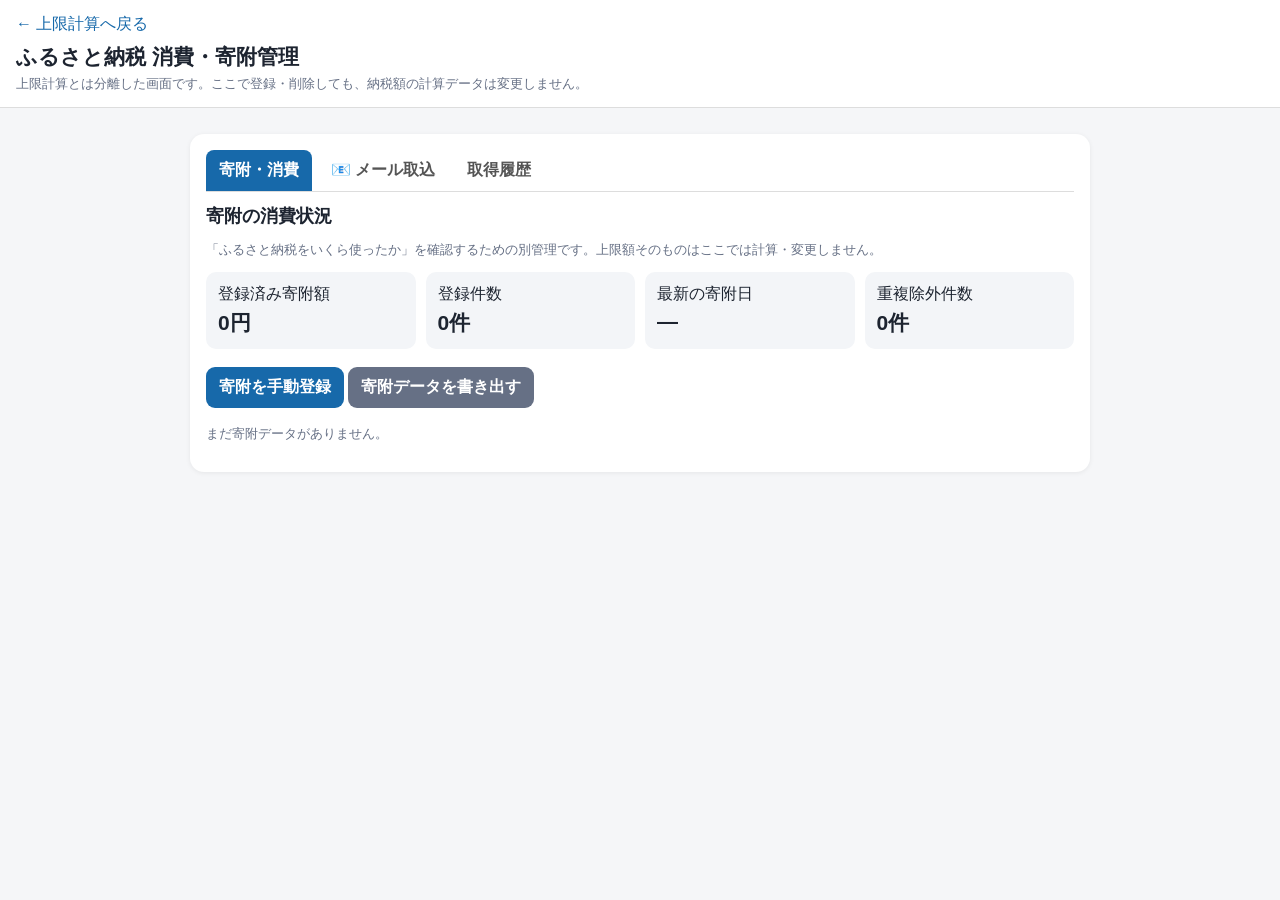
==== consumption.html @ bb71c7b3 "Add files via upload" ====
<!doctype html>
<html lang="ja">
<head>
<meta charset="utf-8"><meta name="viewport" content="width=device-width,initial-scale=1,viewport-fit=cover">
<title>ふるさと納税 消費・寄附管理</title>
<style>
:root{color-scheme:light dark}body{font-family:-apple-system,BlinkMacSystemFont,"Hiragino Sans","Yu Gothic",sans-serif;margin:0;background:#f5f6f8;color:#1d2430}header{background:#fff;padding:14px 16px;border-bottom:1px solid #ddd;position:sticky;top:0;z-index:5}main{max-width:900px;margin:auto;padding:14px}.back{display:inline-block;margin-bottom:8px;color:#1769aa;text-decoration:none}.card{background:#fff;border-radius:14px;padding:16px;margin:12px 0;box-shadow:0 1px 5px #0001}h1{font-size:21px;margin:0 0 4px}h2{font-size:18px;margin:0 0 10px}.note,.small{font-size:13px;color:#667085}.grid{display:grid;grid-template-columns:repeat(auto-fit,minmax(180px,1fr));gap:10px}.metric{padding:12px;background:#f3f5f8;border-radius:10px}.metric b{display:block;font-size:21px;margin-top:4px}label{display:block;margin:9px 0;font-size:14px}input,button,textarea{font:inherit}input[type=date],input[type=url],input[type=text],input[type=number],textarea{box-sizing:border-box;width:100%;padding:10px;border:1px solid #ccd2da;border-radius:8px;background:#fff;color:inherit}button{border:0;border-radius:9px;padding:10px 13px;background:#1769aa;color:#fff;font-weight:600;margin:4px 4px 4px 0}.secondary{background:#667085}.danger{background:#b42318}.tabs{display:flex;gap:6px;border-bottom:1px solid #ddd;margin-bottom:12px}.tabs button{background:transparent;color:#555;border-radius:8px 8px 0 0;margin:0}.tabs button.active{background:#1769aa;color:#fff}.row{display:grid;grid-template-columns:1fr 1fr;gap:10px}.status{padding:10px;border-radius:8px;background:#eef5ff;margin:10px 0}.history{border-top:1px solid #eee}.history>div{padding:10px 0;border-bottom:1px solid #eee}.mail{border:1px solid #ddd;border-radius:10px;padding:12px;margin:8px 0}.amount{font-size:18px;font-weight:700}.warn{background:#fff4e5;padding:10px;border-radius:8px}.ok{background:#ecfdf3;padding:10px;border-radius:8px}@media(max-width:600px){.row{grid-template-columns:1fr}}
</style>
</head>
<body>
<header><a class="back" href="index.html">← 上限計算へ戻る</a><h1>ふるさと納税 消費・寄附管理</h1><div class="note">上限計算とは分離した画面です。ここで登録・削除しても、納税額の計算データは変更しません。</div></header>
<main>
<section class="card"><div class="tabs"><button class="tab active" data-tab="summary">寄附・消費</button><button class="tab" data-tab="mail" id="mailTab">📧 メール取込</button><button class="tab" data-tab="history">取得履歴</button></div>
<div id="tab-summary">
<h2>寄附の消費状況</h2><p class="note">「ふるさと納税をいくら使ったか」を確認するための別管理です。上限額そのものはここでは計算・変更しません。</p>
<div class="grid"><div class="metric"><span>登録済み寄附額</span><b id="totalAmount">0円</b></div><div class="metric"><span>登録件数</span><b id="totalCount">0件</b></div><div class="metric"><span>最新の寄附日</span><b id="latestDate">—</b></div><div class="metric"><span>重複除外件数</span><b id="duplicateCount">0件</b></div></div>
<div style="margin-top:14px"><button id="addDonation">寄附を手動登録</button><button id="exportDonations" class="secondary">寄附データを書き出す</button></div>
<div id="donationForm" hidden class="card" style="background:#f8fafc"><div class="row"><label>寄附日<input id="donationDate" type="date"></label><label>寄附額<input id="donationAmount" type="number" min="0" step="1" placeholder="10000"></label></div><label>自治体・サービス名<input id="donationPlace" type="text"></label><label>メモ<input id="donationNote" type="text"></label><button id="saveDonation">登録</button><button id="cancelDonation" class="secondary">キャンセル</button></div>
<div id="donationList"></div>
</div>
<div id="tab-mail" hidden>
<h2>メール取込</h2>
<div class="warn"><strong>Yahoo!メールについて</strong><br>Yahoo!メールは現在、外部メールソフトからのIMAP/POP利用が可能ですが、認証にはパスワードが使われます。GitHub Pages上の画面からYahoo!のIMAPへ直接接続してパスワードを扱う方式にはしません。安全な中継サーバーを使う構成にします。</div>
<h3>読み取り期間</h3><div class="row"><label>開始日<input id="fromDate" type="date"></label><label>終了日<input id="toDate" type="date"></label></div>
<p class="note">成功済みの期間は履歴で記録します。次回は同じ期間を再取得しない設計です。履歴をリセットすると、再び取得対象になります。</p>
<h3>Yahoo!メール連携</h3><label>メール取得中継URL（設定した場合）<input id="relayUrl" type="url" placeholder="https://…"></label><button id="saveRelay" class="secondary">中継URLを保存</button><button id="scanYahoo">Yahoo!メールを読み取る</button>
<p class="small">中継側からは、指定期間のメールを <code>{"emails":[...]}</code> 形式で返す想定です。パスワードはこのGitHub Pagesへ保存しません。</p>
<h3>ローカルテスト</h3><p class="note">Yahoo連携を設定する前でも、メールJSONを読み込んで同じ重複判定・寄附額抽出を確認できます。</p><input id="mailJson" type="file" accept="application/json,.json"><button id="importMailJson">メールJSONを取り込む</button>
<div id="mailStatus" class="status">未実行</div><div id="mailPreview"></div>
</div>
<div id="tab-history" hidden>
<h2>読み取り成功履歴</h2><p class="note">ここに「何月何日〜何月何日を読み取り、成功したか」を残します。履歴がある期間は再取得対象から除外します。</p><div id="historyList" class="history"></div><button id="resetHistory" class="danger">履歴をリセット</button><p class="small">リセットすると、過去に成功した期間も再度読み取り対象になります。寄附データそのものは削除しません。</p>
</div></section>
</main>
<script>
const KEY='furusatoConsumptionV1';
let db=load();
function load(){try{return Object.assign({donations:[],history:[],duplicates:0,relayUrl:''},JSON.parse(localStorage.getItem(KEY)||'{}'))}catch{return {donations:[],history:[],duplicates:0,relayUrl:''}}}
function save(){localStorage.setItem(KEY,JSON.stringify(db));render()}
function esc(s){return String(s??'').replace(/[&<>"']/g,c=>({'&':'&amp;','<':'&lt;','>':'&gt;','"':'&quot;',"'":'&#39;'}[c]))}
function yen(n){return Math.round(Number(n)||0).toLocaleString('ja-JP')+'円'}
function idFor(e){return e.id||[e.date||e.receivedAt||'',e.from||e.sender||'',e.subject||'',e.amount||'',e.orderId||''].join('|').toLowerCase()}
function parseAmount(e){if(Number(e.amount)>0)return Number(e.amount);const t=[e.subject,e.body,e.text].filter(Boolean).join('\n');const hits=[...t.matchAll(/(?:寄附金額|寄附額|支払金額|決済金額|お支払金額|合計|金額)\s*[:：]?\s*[¥￥]?\s*([0-9][0-9,]*)\s*円?/gi)];if(hits.length)return Number(hits[0][1].replace(/,/g,''));const generic=[...t.matchAll(/[¥￥]\s*([0-9][0-9,]*)|([0-9][0-9,]*)\s*円/g)];return generic.length?Number((generic[0][1]||generic[0][2]).replace(/,/g,'')):0}
function parseEmail(e){const date=String(e.date||e.receivedAt||'').slice(0,10);const amount=parseAmount(e);return {id:idFor(e),date,amount,place:e.place||e.municipality||e.service||e.from||e.sender||'',subject:e.subject||'',from:e.from||e.sender||'',note:e.note||'',source:'mail',raw:e.raw||undefined}}
function covered(date){return db.history.some(h=>date>=h.from&&date<=h.to&&h.success)}
function rangeUncovered(from,to){const out=[];let d=new Date(from+'T00:00:00');const end=new Date(to+'T00:00:00');while(d<=end){const s=d.toISOString().slice(0,10);if(!covered(s))out.push(s);d.setDate(d.getDate()+1)}return out}
function splitRanges(days){const out=[];for(const day of days){const p=out[out.length-1];if(p){const next=new Date(p.to+'T00:00:00');next.setDate(next.getDate()+1);if(next.toISOString().slice(0,10)===day){p.to=day;continue}}out.push({from:day,to:day})}return out}
function addEmails(emails,from,to){let added=0,dup=0,review=0;const existing=new Set(db.donations.map(x=>x.id));for(const raw of emails){const d=parseEmail(raw);if(!d.date||d.date<from||d.date>to)continue;if(existing.has(d.id)){dup++;continue}if(d.amount<=0){review++;continue}db.donations.push(d);existing.add(d.id);added++}db.duplicates+=dup;return {added,dup,review}}
function markHistory(from,to,info){db.history.push({from,to,success:true,at:new Date().toISOString(),emails:info.emails||0,added:info.added||0,duplicates:info.dup||0});mergeHistory()}
function mergeHistory(){db.history.sort((a,b)=>a.from.localeCompare(b.from));const out=[];for(const h of db.history){const p=out[out.length-1];if(p&&p.to>=''+new Date(new Date(h.from+'T00:00:00').getTime()-86400000).toISOString().slice(0,10)&&p.success&&h.success){if(h.to>p.to)p.to=h.to;p.emails=(p.emails||0)+(h.emails||0);p.added=(p.added||0)+(h.added||0);p.duplicates=(p.duplicates||0)+(h.duplicates||0);p.at=Math.max(Date.parse(p.at||0),Date.parse(h.at||0))?new Date(Math.max(Date.parse(p.at||0),Date.parse(h.at||0))).toISOString():p.at}else out.push(h)}db.history=out}
function render(){const total=db.donations.reduce((s,x)=>s+(Number(x.amount)||0),0);document.getElementById('totalAmount').textContent=yen(total);document.getElementById('totalCount').textContent=db.donations.length+'件';const dates=db.donations.map(x=>x.date).filter(Boolean).sort();document.getElementById('latestDate').textContent=dates.length?dates[dates.length-1]:'—';document.getElementById('duplicateCount').textContent=(db.duplicates||0)+'件';document.getElementById('relayUrl').value=db.relayUrl||'';document.getElementById('donationList').innerHTML=db.donations.length?db.donations.slice().sort((a,b)=>String(b.date).localeCompare(String(a.date))).map((x,i)=>`<div class="mail"><div><strong>${esc(x.date)}</strong>　${esc(x.place||'取込メール')}</div><div class="amount">${yen(x.amount)}</div><div class="small">${esc(x.subject||'')} ${x.from?'／'+esc(x.from):''}</div><button data-del="${i}" class="danger">削除</button></div>`).join(''):'<p class="note">まだ寄附データがありません。</p>';document.getElementById('historyList').innerHTML=db.history.length?db.history.slice().reverse().map(h=>`<div><strong>${esc(h.from)} ～ ${esc(h.to)}</strong><br><span class="small">成功日時：${esc(new Date(h.at).toLocaleString('ja-JP'))} ／ メール${h.emails||0}件 ／ 新規${h.added||0}件 ／重複${h.duplicates||0}件</span></div>`).join(''):'<p class="note">まだ成功履歴はありません。</p>'}
function activateTab(name){document.querySelectorAll('.tab').forEach(x=>x.classList.toggle('active',x.dataset.tab===name));['summary','mail','history'].forEach(x=>document.getElementById('tab-'+x).hidden=x!==name);if(name==='mail')document.getElementById('mailTab').scrollIntoView({block:'nearest'});}
document.querySelectorAll('.tab').forEach(b=>b.onclick=()=>activateTab(b.dataset.tab));
if(location.hash==='#mail') activateTab('mail');
document.getElementById('addDonation').onclick=()=>{document.getElementById('donationForm').hidden=false;document.getElementById('donationDate').value=new Date().toISOString().slice(0,10)};
document.getElementById('cancelDonation').onclick=()=>document.getElementById('donationForm').hidden=true;
document.getElementById('saveDonation').onclick=()=>{const date=document.getElementById('donationDate').value,amount=Number(document.getElementById('donationAmount').value),place=document.getElementById('donationPlace').value.trim(),note=document.getElementById('donationNote').value.trim();if(!date||amount<=0){alert('寄附日と寄附額を入力してください。');return}const id='manual|'+date+'|'+amount+'|'+place+'|'+note;if(db.donations.some(x=>x.id===id)){db.duplicates++;}else db.donations.push({id,date,amount,place,note,source:'manual'});document.getElementById('donationForm').hidden=true;save()};
document.getElementById('donationList').onclick=e=>{const b=e.target.closest('[data-del]');if(!b)return;const sorted=db.donations.slice().sort((a,b)=>String(b.date).localeCompare(String(a.date)));const x=sorted[Number(b.dataset.del)];if(confirm('この寄附を削除しますか？')){db.donations=db.donations.filter(d=>d.id!==x.id);save()}};
document.getElementById('exportDonations').onclick=()=>{const blob=new Blob([JSON.stringify({version:1,donations:db.donations},null,2)],{type:'application/json'});const a=document.createElement('a');a.href=URL.createObjectURL(blob);a.download='furusato_donations.json';a.click();setTimeout(()=>URL.revokeObjectURL(a.href),1000)};
document.getElementById('saveRelay').onclick=()=>{db.relayUrl=document.getElementById('relayUrl').value.trim();save();alert('中継URLを端末内に保存しました。')};
document.getElementById('importMailJson').onclick=async()=>{const f=document.getElementById('mailJson').files[0];if(!f)return alert('メールJSONを選択してください。');const from=document.getElementById('fromDate').value,to=document.getElementById('toDate').value;if(!from||!to||from>to)return alert('読み取り期間を指定してください。');const uncovered=rangeUncovered(from,to);if(!uncovered.length)return setMailStatus('指定期間はすでに成功済み履歴で覆われています。再取得するには履歴をリセットしてください。','ok');try{const j=JSON.parse(await f.text()),emails=Array.isArray(j)?j:(j.emails||[]);let added=0,dup=0,review=0;for(const rge of splitRanges(uncovered)){const r=addEmails(emails,rge.from,rge.to);added+=r.added;dup+=r.dup;review+=r.review;markHistory(rge.from,rge.to,{emails:emails.filter(x=>{const d=String(x.date||x.receivedAt||'').slice(0,10);return d>=rge.from&&d<=rge.to}).length,...r})}save();setMailStatus(`読み取り成功：未取得期間のみ ${uncovered[0]}～${uncovered[uncovered.length-1]}／新規寄附${added}件／重複${dup}件／金額確認待ち${review}件`,'ok')}catch(e){setMailStatus('JSONの読み取りに失敗しました：'+e.message,'warn')}};
function setMailStatus(t,c){const e=document.getElementById('mailStatus');e.textContent=t;e.className='status '+(c||'')}
document.getElementById('scanYahoo').onclick=async()=>{const from=document.getElementById('fromDate').value,to=document.getElementById('toDate').value,url=(db.relayUrl||'').trim();if(!from||!to||from>to)return alert('読み取り期間を指定してください。');if(!url)return alert('Yahoo!メールを直接接続するのではなく、安全な中継サーバーURLを設定してください。');const uncovered=rangeUncovered(from,to);if(!uncovered.length)return setMailStatus('指定期間はすべて読み取り済みです。履歴をリセットすると再取得できます。','ok');try{setMailStatus('Yahoo!メールを取得しています…');let added=0,dup=0,review=0,totalEmails=0;for(const rge of splitRanges(uncovered)){const res=await fetch(url,{method:'POST',headers:{'Content-Type':'application/json'},body:JSON.stringify({from:rge.from,to:rge.to,excludeDates:[],mode:'furusato-donation'})});if(!res.ok)throw new Error('中継サーバーHTTP '+res.status);const j=await res.json(),emails=Array.isArray(j)?j:(j.emails||[]);const r=addEmails(emails,rge.from,rge.to);added+=r.added;dup+=r.dup;review+=r.review;totalEmails+=emails.length;markHistory(rge.from,rge.to,{emails:emails.length,...r})}save();setMailStatus(`読み取り成功：未取得期間のみ／メール${totalEmails}件／新規寄附${added}件／重複${dup}件／金額確認待ち${review}件`,'ok')}catch(e){setMailStatus('Yahoo!メール取得に失敗しました：'+e.message,'warn')}};
document.getElementById('resetHistory').onclick=()=>{if(!confirm('読み取り成功履歴だけをリセットします。寄附データは削除しません。よろしいですか？'))return;db.history=[];save();setMailStatus('読み取り履歴をリセットしました。','ok')};
const today=new Date(),first=new Date(today.getFullYear(),0,1);document.getElementById('fromDate').value=first.toISOString().slice(0,10);document.getElementById('toDate').value=today.toISOString().slice(0,10);render();
</script>
</body></html>
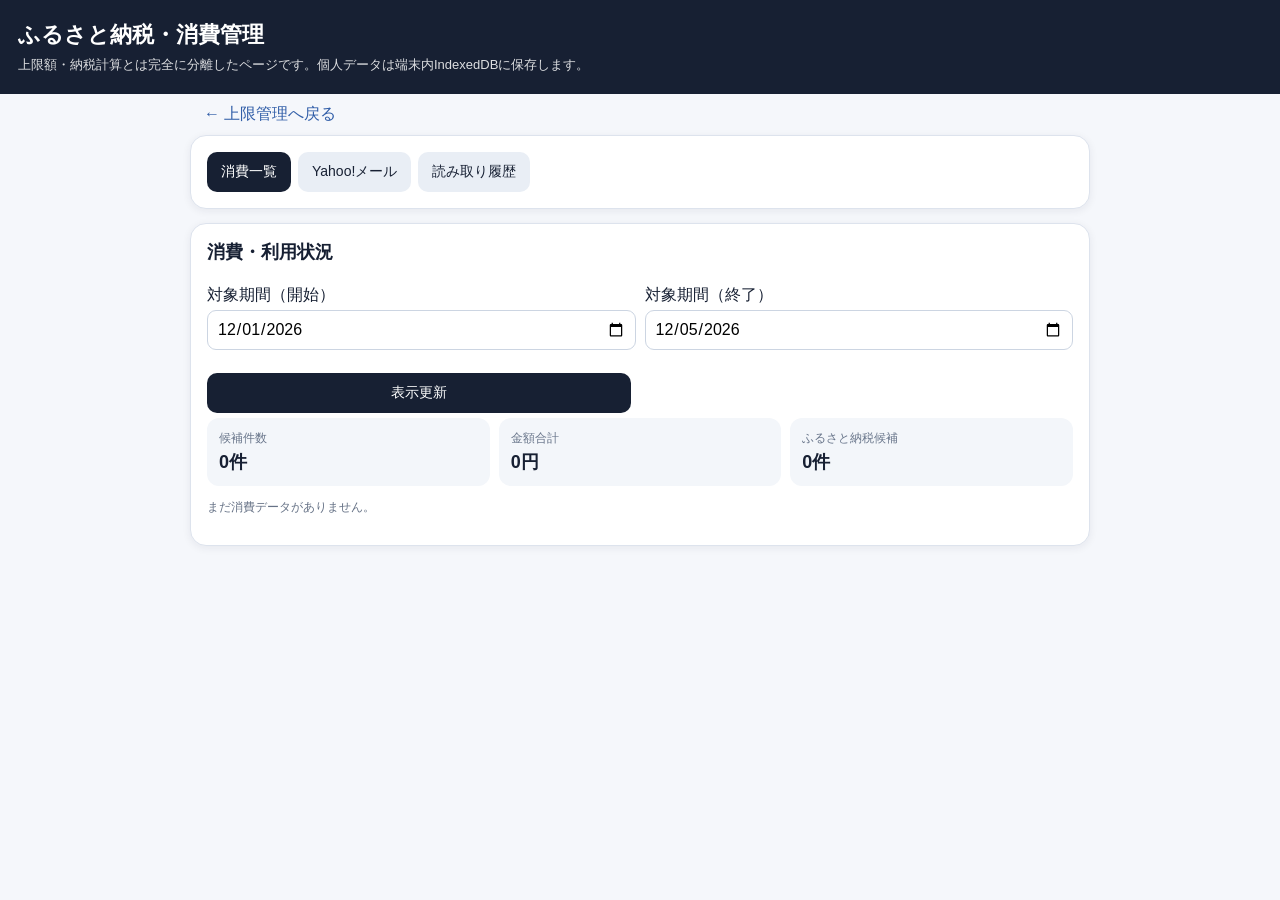
==== commit 793ec03e: "Add files via upload" ====
--- a/consumption.html
+++ b/consumption.html
@@ -1,67 +1,10 @@
-<!doctype html>
-<html lang="ja">
-<head>
-<meta charset="utf-8"><meta name="viewport" content="width=device-width,initial-scale=1,viewport-fit=cover">
-<title>ふるさと納税 消費・寄附管理</title>
-<style>
-:root{color-scheme:light dark}body{font-family:-apple-system,BlinkMacSystemFont,"Hiragino Sans","Yu Gothic",sans-serif;margin:0;background:#f5f6f8;color:#1d2430}header{background:#fff;padding:14px 16px;border-bottom:1px solid #ddd;position:sticky;top:0;z-index:5}main{max-width:900px;margin:auto;padding:14px}.back{display:inline-block;margin-bottom:8px;color:#1769aa;text-decoration:none}.card{background:#fff;border-radius:14px;padding:16px;margin:12px 0;box-shadow:0 1px 5px #0001}h1{font-size:21px;margin:0 0 4px}h2{font-size:18px;margin:0 0 10px}.note,.small{font-size:13px;color:#667085}.grid{display:grid;grid-template-columns:repeat(auto-fit,minmax(180px,1fr));gap:10px}.metric{padding:12px;background:#f3f5f8;border-radius:10px}.metric b{display:block;font-size:21px;margin-top:4px}label{display:block;margin:9px 0;font-size:14px}input,button,textarea{font:inherit}input[type=date],input[type=url],input[type=text],input[type=number],textarea{box-sizing:border-box;width:100%;padding:10px;border:1px solid #ccd2da;border-radius:8px;background:#fff;color:inherit}button{border:0;border-radius:9px;padding:10px 13px;background:#1769aa;color:#fff;font-weight:600;margin:4px 4px 4px 0}.secondary{background:#667085}.danger{background:#b42318}.tabs{display:flex;gap:6px;border-bottom:1px solid #ddd;margin-bottom:12px}.tabs button{background:transparent;color:#555;border-radius:8px 8px 0 0;margin:0}.tabs button.active{background:#1769aa;color:#fff}.row{display:grid;grid-template-columns:1fr 1fr;gap:10px}.status{padding:10px;border-radius:8px;background:#eef5ff;margin:10px 0}.history{border-top:1px solid #eee}.history>div{padding:10px 0;border-bottom:1px solid #eee}.mail{border:1px solid #ddd;border-radius:10px;padding:12px;margin:8px 0}.amount{font-size:18px;font-weight:700}.warn{background:#fff4e5;padding:10px;border-radius:8px}.ok{background:#ecfdf3;padding:10px;border-radius:8px}@media(max-width:600px){.row{grid-template-columns:1fr}}
-</style>
-</head>
-<body>
-<header><a class="back" href="index.html">← 上限計算へ戻る</a><h1>ふるさと納税 消費・寄附管理</h1><div class="note">上限計算とは分離した画面です。ここで登録・削除しても、納税額の計算データは変更しません。</div></header>
+<!doctype html><html lang="ja"><head><meta charset="utf-8"><meta name="viewport" content="width=device-width,initial-scale=1,viewport-fit=cover"><title>ふるさと納税 消費管理</title><link rel="stylesheet" href="consumption.css"></head><body>
+<header><h1>ふるさと納税・消費管理</h1><p>上限額・納税計算とは完全に分離したページです。個人データは端末内IndexedDBに保存します。</p></header>
+<nav class="topnav"><a href="./index.html">← 上限管理へ戻る</a></nav>
 <main>
-<section class="card"><div class="tabs"><button class="tab active" data-tab="summary">寄附・消費</button><button class="tab" data-tab="mail" id="mailTab">📧 メール取込</button><button class="tab" data-tab="history">取得履歴</button></div>
-<div id="tab-summary">
-<h2>寄附の消費状況</h2><p class="note">「ふるさと納税をいくら使ったか」を確認するための別管理です。上限額そのものはここでは計算・変更しません。</p>
-<div class="grid"><div class="metric"><span>登録済み寄附額</span><b id="totalAmount">0円</b></div><div class="metric"><span>登録件数</span><b id="totalCount">0件</b></div><div class="metric"><span>最新の寄附日</span><b id="latestDate">—</b></div><div class="metric"><span>重複除外件数</span><b id="duplicateCount">0件</b></div></div>
-<div style="margin-top:14px"><button id="addDonation">寄附を手動登録</button><button id="exportDonations" class="secondary">寄附データを書き出す</button></div>
-<div id="donationForm" hidden class="card" style="background:#f8fafc"><div class="row"><label>寄附日<input id="donationDate" type="date"></label><label>寄附額<input id="donationAmount" type="number" min="0" step="1" placeholder="10000"></label></div><label>自治体・サービス名<input id="donationPlace" type="text"></label><label>メモ<input id="donationNote" type="text"></label><button id="saveDonation">登録</button><button id="cancelDonation" class="secondary">キャンセル</button></div>
-<div id="donationList"></div>
-</div>
-<div id="tab-mail" hidden>
-<h2>メール取込</h2>
-<div class="warn"><strong>Yahoo!メールについて</strong><br>Yahoo!メールは現在、外部メールソフトからのIMAP/POP利用が可能ですが、認証にはパスワードが使われます。GitHub Pages上の画面からYahoo!のIMAPへ直接接続してパスワードを扱う方式にはしません。安全な中継サーバーを使う構成にします。</div>
-<h3>読み取り期間</h3><div class="row"><label>開始日<input id="fromDate" type="date"></label><label>終了日<input id="toDate" type="date"></label></div>
-<p class="note">成功済みの期間は履歴で記録します。次回は同じ期間を再取得しない設計です。履歴をリセットすると、再び取得対象になります。</p>
-<h3>Yahoo!メール連携</h3><label>メール取得中継URL（設定した場合）<input id="relayUrl" type="url" placeholder="https://…"></label><button id="saveRelay" class="secondary">中継URLを保存</button><button id="scanYahoo">Yahoo!メールを読み取る</button>
-<p class="small">中継側からは、指定期間のメールを <code>{"emails":[...]}</code> 形式で返す想定です。パスワードはこのGitHub Pagesへ保存しません。</p>
-<h3>ローカルテスト</h3><p class="note">Yahoo連携を設定する前でも、メールJSONを読み込んで同じ重複判定・寄附額抽出を確認できます。</p><input id="mailJson" type="file" accept="application/json,.json"><button id="importMailJson">メールJSONを取り込む</button>
-<div id="mailStatus" class="status">未実行</div><div id="mailPreview"></div>
-</div>
-<div id="tab-history" hidden>
-<h2>読み取り成功履歴</h2><p class="note">ここに「何月何日〜何月何日を読み取り、成功したか」を残します。履歴がある期間は再取得対象から除外します。</p><div id="historyList" class="history"></div><button id="resetHistory" class="danger">履歴をリセット</button><p class="small">リセットすると、過去に成功した期間も再度読み取り対象になります。寄附データそのものは削除しません。</p>
-</div></section>
-</main>
-<script>
-const KEY='furusatoConsumptionV1';
-let db=load();
-function load(){try{return Object.assign({donations:[],history:[],duplicates:0,relayUrl:''},JSON.parse(localStorage.getItem(KEY)||'{}'))}catch{return {donations:[],history:[],duplicates:0,relayUrl:''}}}
-function save(){localStorage.setItem(KEY,JSON.stringify(db));render()}
-function esc(s){return String(s??'').replace(/[&<>"']/g,c=>({'&':'&amp;','<':'&lt;','>':'&gt;','"':'&quot;',"'":'&#39;'}[c]))}
-function yen(n){return Math.round(Number(n)||0).toLocaleString('ja-JP')+'円'}
-function idFor(e){return e.id||[e.date||e.receivedAt||'',e.from||e.sender||'',e.subject||'',e.amount||'',e.orderId||''].join('|').toLowerCase()}
-function parseAmount(e){if(Number(e.amount)>0)return Number(e.amount);const t=[e.subject,e.body,e.text].filter(Boolean).join('\n');const hits=[...t.matchAll(/(?:寄附金額|寄附額|支払金額|決済金額|お支払金額|合計|金額)\s*[:：]?\s*[¥￥]?\s*([0-9][0-9,]*)\s*円?/gi)];if(hits.length)return Number(hits[0][1].replace(/,/g,''));const generic=[...t.matchAll(/[¥￥]\s*([0-9][0-9,]*)|([0-9][0-9,]*)\s*円/g)];return generic.length?Number((generic[0][1]||generic[0][2]).replace(/,/g,'')):0}
-function parseEmail(e){const date=String(e.date||e.receivedAt||'').slice(0,10);const amount=parseAmount(e);return {id:idFor(e),date,amount,place:e.place||e.municipality||e.service||e.from||e.sender||'',subject:e.subject||'',from:e.from||e.sender||'',note:e.note||'',source:'mail',raw:e.raw||undefined}}
-function covered(date){return db.history.some(h=>date>=h.from&&date<=h.to&&h.success)}
-function rangeUncovered(from,to){const out=[];let d=new Date(from+'T00:00:00');const end=new Date(to+'T00:00:00');while(d<=end){const s=d.toISOString().slice(0,10);if(!covered(s))out.push(s);d.setDate(d.getDate()+1)}return out}
-function splitRanges(days){const out=[];for(const day of days){const p=out[out.length-1];if(p){const next=new Date(p.to+'T00:00:00');next.setDate(next.getDate()+1);if(next.toISOString().slice(0,10)===day){p.to=day;continue}}out.push({from:day,to:day})}return out}
-function addEmails(emails,from,to){let added=0,dup=0,review=0;const existing=new Set(db.donations.map(x=>x.id));for(const raw of emails){const d=parseEmail(raw);if(!d.date||d.date<from||d.date>to)continue;if(existing.has(d.id)){dup++;continue}if(d.amount<=0){review++;continue}db.donations.push(d);existing.add(d.id);added++}db.duplicates+=dup;return {added,dup,review}}
-function markHistory(from,to,info){db.history.push({from,to,success:true,at:new Date().toISOString(),emails:info.emails||0,added:info.added||0,duplicates:info.dup||0});mergeHistory()}
-function mergeHistory(){db.history.sort((a,b)=>a.from.localeCompare(b.from));const out=[];for(const h of db.history){const p=out[out.length-1];if(p&&p.to>=''+new Date(new Date(h.from+'T00:00:00').getTime()-86400000).toISOString().slice(0,10)&&p.success&&h.success){if(h.to>p.to)p.to=h.to;p.emails=(p.emails||0)+(h.emails||0);p.added=(p.added||0)+(h.added||0);p.duplicates=(p.duplicates||0)+(h.duplicates||0);p.at=Math.max(Date.parse(p.at||0),Date.parse(h.at||0))?new Date(Math.max(Date.parse(p.at||0),Date.parse(h.at||0))).toISOString():p.at}else out.push(h)}db.history=out}
-function render(){const total=db.donations.reduce((s,x)=>s+(Number(x.amount)||0),0);document.getElementById('totalAmount').textContent=yen(total);document.getElementById('totalCount').textContent=db.donations.length+'件';const dates=db.donations.map(x=>x.date).filter(Boolean).sort();document.getElementById('latestDate').textContent=dates.length?dates[dates.length-1]:'—';document.getElementById('duplicateCount').textContent=(db.duplicates||0)+'件';document.getElementById('relayUrl').value=db.relayUrl||'';document.getElementById('donationList').innerHTML=db.donations.length?db.donations.slice().sort((a,b)=>String(b.date).localeCompare(String(a.date))).map((x,i)=>`<div class="mail"><div><strong>${esc(x.date)}</strong>　${esc(x.place||'取込メール')}</div><div class="amount">${yen(x.amount)}</div><div class="small">${esc(x.subject||'')} ${x.from?'／'+esc(x.from):''}</div><button data-del="${i}" class="danger">削除</button></div>`).join(''):'<p class="note">まだ寄附データがありません。</p>';document.getElementById('historyList').innerHTML=db.history.length?db.history.slice().reverse().map(h=>`<div><strong>${esc(h.from)} ～ ${esc(h.to)}</strong><br><span class="small">成功日時：${esc(new Date(h.at).toLocaleString('ja-JP'))} ／ メール${h.emails||0}件 ／ 新規${h.added||0}件 ／重複${h.duplicates||0}件</span></div>`).join(''):'<p class="note">まだ成功履歴はありません。</p>'}
-function activateTab(name){document.querySelectorAll('.tab').forEach(x=>x.classList.toggle('active',x.dataset.tab===name));['summary','mail','history'].forEach(x=>document.getElementById('tab-'+x).hidden=x!==name);if(name==='mail')document.getElementById('mailTab').scrollIntoView({block:'nearest'});}
-document.querySelectorAll('.tab').forEach(b=>b.onclick=()=>activateTab(b.dataset.tab));
-if(location.hash==='#mail') activateTab('mail');
-document.getElementById('addDonation').onclick=()=>{document.getElementById('donationForm').hidden=false;document.getElementById('donationDate').value=new Date().toISOString().slice(0,10)};
-document.getElementById('cancelDonation').onclick=()=>document.getElementById('donationForm').hidden=true;
-document.getElementById('saveDonation').onclick=()=>{const date=document.getElementById('donationDate').value,amount=Number(document.getElementById('donationAmount').value),place=document.getElementById('donationPlace').value.trim(),note=document.getElementById('donationNote').value.trim();if(!date||amount<=0){alert('寄附日と寄附額を入力してください。');return}const id='manual|'+date+'|'+amount+'|'+place+'|'+note;if(db.donations.some(x=>x.id===id)){db.duplicates++;}else db.donations.push({id,date,amount,place,note,source:'manual'});document.getElementById('donationForm').hidden=true;save()};
-document.getElementById('donationList').onclick=e=>{const b=e.target.closest('[data-del]');if(!b)return;const sorted=db.donations.slice().sort((a,b)=>String(b.date).localeCompare(String(a.date)));const x=sorted[Number(b.dataset.del)];if(confirm('この寄附を削除しますか？')){db.donations=db.donations.filter(d=>d.id!==x.id);save()}};
-document.getElementById('exportDonations').onclick=()=>{const blob=new Blob([JSON.stringify({version:1,donations:db.donations},null,2)],{type:'application/json'});const a=document.createElement('a');a.href=URL.createObjectURL(blob);a.download='furusato_donations.json';a.click();setTimeout(()=>URL.revokeObjectURL(a.href),1000)};
-document.getElementById('saveRelay').onclick=()=>{db.relayUrl=document.getElementById('relayUrl').value.trim();save();alert('中継URLを端末内に保存しました。')};
-document.getElementById('importMailJson').onclick=async()=>{const f=document.getElementById('mailJson').files[0];if(!f)return alert('メールJSONを選択してください。');const from=document.getElementById('fromDate').value,to=document.getElementById('toDate').value;if(!from||!to||from>to)return alert('読み取り期間を指定してください。');const uncovered=rangeUncovered(from,to);if(!uncovered.length)return setMailStatus('指定期間はすでに成功済み履歴で覆われています。再取得するには履歴をリセットしてください。','ok');try{const j=JSON.parse(await f.text()),emails=Array.isArray(j)?j:(j.emails||[]);let added=0,dup=0,review=0;for(const rge of splitRanges(uncovered)){const r=addEmails(emails,rge.from,rge.to);added+=r.added;dup+=r.dup;review+=r.review;markHistory(rge.from,rge.to,{emails:emails.filter(x=>{const d=String(x.date||x.receivedAt||'').slice(0,10);return d>=rge.from&&d<=rge.to}).length,...r})}save();setMailStatus(`読み取り成功：未取得期間のみ ${uncovered[0]}～${uncovered[uncovered.length-1]}／新規寄附${added}件／重複${dup}件／金額確認待ち${review}件`,'ok')}catch(e){setMailStatus('JSONの読み取りに失敗しました：'+e.message,'warn')}};
-function setMailStatus(t,c){const e=document.getElementById('mailStatus');e.textContent=t;e.className='status '+(c||'')}
-document.getElementById('scanYahoo').onclick=async()=>{const from=document.getElementById('fromDate').value,to=document.getElementById('toDate').value,url=(db.relayUrl||'').trim();if(!from||!to||from>to)return alert('読み取り期間を指定してください。');if(!url)return alert('Yahoo!メールを直接接続するのではなく、安全な中継サーバーURLを設定してください。');const uncovered=rangeUncovered(from,to);if(!uncovered.length)return setMailStatus('指定期間はすべて読み取り済みです。履歴をリセットすると再取得できます。','ok');try{setMailStatus('Yahoo!メールを取得しています…');let added=0,dup=0,review=0,totalEmails=0;for(const rge of splitRanges(uncovered)){const res=await fetch(url,{method:'POST',headers:{'Content-Type':'application/json'},body:JSON.stringify({from:rge.from,to:rge.to,excludeDates:[],mode:'furusato-donation'})});if(!res.ok)throw new Error('中継サーバーHTTP '+res.status);const j=await res.json(),emails=Array.isArray(j)?j:(j.emails||[]);const r=addEmails(emails,rge.from,rge.to);added+=r.added;dup+=r.dup;review+=r.review;totalEmails+=emails.length;markHistory(rge.from,rge.to,{emails:emails.length,...r})}save();setMailStatus(`読み取り成功：未取得期間のみ／メール${totalEmails}件／新規寄附${added}件／重複${dup}件／金額確認待ち${review}件`,'ok')}catch(e){setMailStatus('Yahoo!メール取得に失敗しました：'+e.message,'warn')}};
-document.getElementById('resetHistory').onclick=()=>{if(!confirm('読み取り成功履歴だけをリセットします。寄附データは削除しません。よろしいですか？'))return;db.history=[];save();setMailStatus('読み取り履歴をリセットしました。','ok')};
-const today=new Date(),first=new Date(today.getFullYear(),0,1);document.getElementById('fromDate').value=first.toISOString().slice(0,10);document.getElementById('toDate').value=today.toISOString().slice(0,10);render();
-</script>
-</body></html>
+<section class="card"><div class="tabs"><button class="tab active" data-tab="dashboard">消費一覧</button><button class="tab" data-tab="yahoo">Yahoo!メール</button><button class="tab" data-tab="history">読み取り履歴</button></div></section>
+<section id="tab-dashboard" class="tabpage active"><div class="card"><h2>消費・利用状況</h2><div class="toolbar"><label>対象期間（開始）<input id="listFrom" type="date"></label><label>対象期間（終了）<input id="listTo" type="date"></label><button id="refreshList">表示更新</button></div><div id="summary" class="grid"></div><div id="records"></div></div></section>
+<section id="tab-yahoo" class="tabpage" hidden><div class="card"><h2>Yahoo!メール連携</h2><p class="note">Yahoo! Mail は現在、公式の一般向けREST APIではなく、Yahoo OAuth 2.0で認可したIMAP読み取りを中継サーバー経由で行う構成です。メール本文・件名を端末内で解析し、消費候補だけを保存します。</p><div class="grid"><div class="metric"><span>連携状態</span><b id="mailStatus">未連携</b></div><div class="metric"><span>最後に成功した日</span><b id="throughDate">—</b></div></div><div class="formgrid"><label>読み取り開始日<input id="mailFrom" type="date"></label><label>読み取り終了日<input id="mailTo" type="date"></label></div><label>検索キーワード（任意）<input id="mailQuery" placeholder="例：ふるさと納税、楽天、寄附、返礼品"></label><div><button id="connectYahoo">Yahoo!メールを連携</button><button id="readYahoo">指定期間を読み取る</button><button id="resetHistory" class="danger">履歴をリセット</button></div><div id="mailMessage" class="message"></div><p class="small">通常の読み取りでは、成功済みのメッセージIDを再取得しません。また「成功済み最終日」より前の期間は自動的に再走査しません。履歴リセット後は指定期間をもう一度読み取れます。</p></div>
+<div class="card"><h2>取得・解析の設定</h2><label><input id="autoSkip" type="checkbox" checked> 既に成功したメールはスキップする</label><label><input id="saveRaw" type="checkbox"> 原文を保存する（個人情報が含まれる可能性があります）</label><p class="note">原文保存は初期OFFです。消費確認に必要な件名・送信者・日付・金額などの構造化情報だけを保存する設計です。</p></div></section>
+<section id="tab-history" class="tabpage" hidden><div class="card"><h2>読み取り履歴</h2><p class="note">「いつ、どの期間まで、何件取得に成功したか」を残します。履歴をリセットすると、次回は同じ期間を再取得できます。</p><div id="historyList"></div></div></section>
+</main><script type="module" src="consumption.js"></script></body></html>
--- a/consumption.css
+++ b/consumption.css
@@ -0,0 +1 @@
+:root{font-family:-apple-system,BlinkMacSystemFont,"Noto Sans JP",sans-serif;color:#172033;background:#f5f7fb}*{box-sizing:border-box}body{margin:0}header{padding:20px 18px;background:#172033;color:#fff}header h1{margin:0 0 6px;font-size:22px}header p{margin:0;font-size:13px;opacity:.85}.topnav{max-width:900px;margin:auto;padding:10px 14px}.topnav a{color:#315ea8;text-decoration:none}.card{max-width:900px;margin:0 auto 14px;background:#fff;border:1px solid #dde3ed;border-radius:16px;padding:16px;box-shadow:0 2px 8px #17203312}h2{font-size:18px;margin:0 0 12px}.tabs{display:flex;gap:7px;overflow:auto}.tab{margin:0;background:#e9eef5;color:#172033}.tab.active{background:#172033;color:#fff}.tabpage{max-width:900px;margin:auto}.toolbar,.formgrid{display:grid;grid-template-columns:repeat(2,minmax(0,1fr));gap:9px;align-items:end}.grid{display:grid;grid-template-columns:repeat(3,minmax(0,1fr));gap:9px}.metric{padding:12px;border-radius:12px;background:#f3f6fa}.metric span{display:block;color:#68758a;font-size:12px}.metric b{font-size:18px;display:block;margin-top:3px}label{display:block;margin:9px 0}input{font:inherit;width:100%;padding:9px;border:1px solid #ccd5e2;border-radius:9px;margin-top:4px;background:#fff}button{border:0;border-radius:10px;background:#172033;color:#fff;padding:11px 14px;margin:5px 5px 5px 0;font-size:14px}button.danger{background:#9b2735}.note,.small{font-size:12px;color:#667286;line-height:1.6}.message{min-height:22px;margin-top:8px;font-weight:600}.ok{color:#16734a}.error{color:#a62938}.record{border:1px solid #dbe2ec;border-radius:12px;padding:12px;margin:9px 0}.record-head{display:flex;justify-content:space-between;gap:10px}.record-title{font-weight:700}.amount{font-weight:700;font-size:18px}.badge{display:inline-block;background:#eef2f7;border-radius:999px;padding:3px 8px;font-size:11px;margin:3px 3px 0 0}.history{border:1px solid #dbe2ec;border-radius:12px;padding:12px;margin:9px 0}@media(max-width:600px){.grid,.toolbar,.formgrid{grid-template-columns:1fr}.record-head{display:block}}
